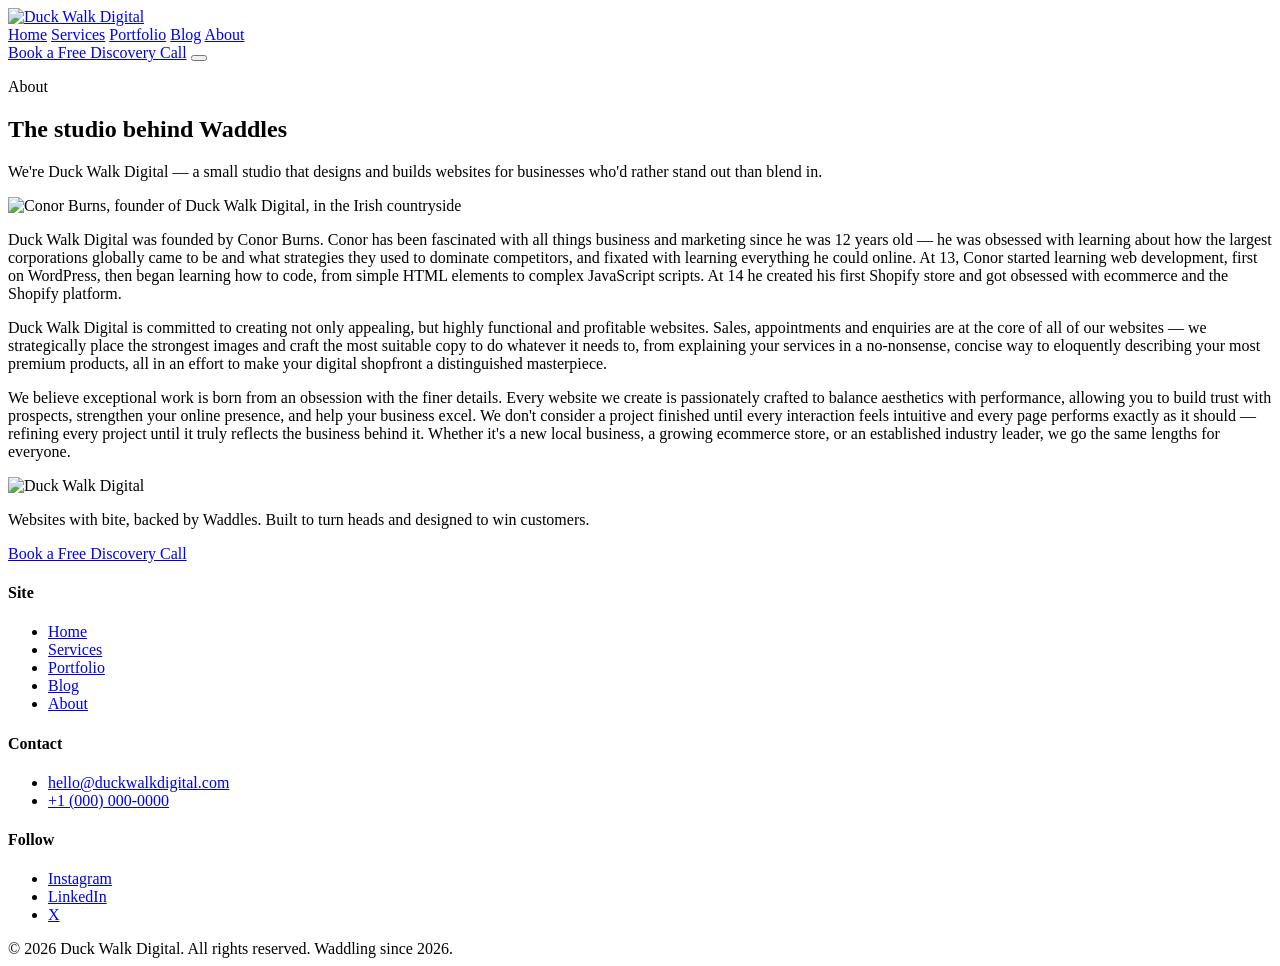
==== about.html @ 96b56651 "Add files via upload" ====
<!doctype html>
<html lang="en">
<head>
<meta charset="UTF-8" />
<meta name="viewport" content="width=device-width, initial-scale=1.0" />
<title>About — Duck Walk Digital</title>
<meta name="description" content="Meet Duck Walk Digital, the web design studio behind Waddles." />
<link rel="preconnect" href="https://fonts.googleapis.com" />
<link rel="preconnect" href="https://fonts.gstatic.com" crossorigin />
<link href="https://fonts.googleapis.com/css2?family=Fraunces:wght@600;700&family=Inter:wght@400;500;600;700&family=IBM+Plex+Mono:wght@500&display=swap" rel="stylesheet" />
<link rel="stylesheet" href="css/style.css" />
</head>
<body>

<header class="site-header" id="siteHeader">
  <div class="header-inner">
    <a href="index.html" class="logo">
      <img class="logo-img" src="images/logo.png" alt="Duck Walk Digital" />
    </a>

    <nav class="main-nav" id="mainNav">
      <a href="index.html" class="nav-link">Home</a>
      <a href="index.html#services" class="nav-link">Services</a>
      <a href="portfolio.html" class="nav-link">Portfolio</a>
      <a href="blog.html" class="nav-link">Blog</a>
      <a href="about.html" class="nav-link active">About</a>
    </nav>

    <a href="index.html#contact" class="btn btn-primary header-cta">Book a Free Discovery Call</a>

    <button class="nav-toggle" id="navToggle" aria-label="Toggle menu" aria-expanded="false">
      <span></span><span></span><span></span>
    </button>
  </div>
</header>

<main>
  <section class="page-title-band" data-header="light">
    <div class="container">
      <p class="eyebrow reveal">About</p>
      <h1 class="reveal">The studio behind Waddles</h1>
      <p class="reveal">We're Duck Walk Digital — a small studio that designs and builds websites for businesses who'd rather stand out than blend in.</p>
    </div>
  </section>

  <section class="section" data-header="light">
    <div class="container">
      <div class="story-grid about-grid">
        <div class="story-media reveal">
          <img src="images/conor-story.jpg" alt="Conor Burns, founder of Duck Walk Digital, in the Irish countryside" />
        </div>
        <div class="story-copy reveal">
          <p>Duck Walk Digital was founded by Conor Burns. Conor has been fascinated with all things business and marketing since he was 12 years old — he was obsessed with learning about how the largest corporations globally came to be and what strategies they used to dominate competitors, and fixated with learning everything he could online. At 13, Conor started learning web development, first on WordPress, then began learning how to code, from simple HTML elements to complex JavaScript scripts. At 14 he created his first Shopify store and got obsessed with ecommerce and the Shopify platform.</p>
          <p>Duck Walk Digital is committed to creating not only appealing, but highly functional and profitable websites. Sales, appointments and enquiries are at the core of all of our websites — we strategically place the strongest images and craft the most suitable copy to do whatever it needs to, from explaining your services in a no-nonsense, concise way to eloquently describing your most premium products, all in an effort to make your digital shopfront a distinguished masterpiece.</p>
          <p>We believe exceptional work is born from an obsession with the finer details. Every website we create is passionately crafted to balance aesthetics with performance, allowing you to build trust with prospects, strengthen your online presence, and help your business excel. We don't consider a project finished until every interaction feels intuitive and every page performs exactly as it should — refining every project until it truly reflects the business behind it. Whether it's a new local business, a growing ecommerce store, or an established industry leader, we go the same lengths for everyone.</p>
        </div>
      </div>
    </div>
  </section>
</main>

<footer class="site-footer" id="contact" data-header="dark">
  <div class="container footer-grid">
    <div class="footer-brand">
      <div class="footer-logo">
        <img class="logo-img logo-img--footer" src="images/logo.png" alt="Duck Walk Digital" />
      </div>
      <p class="footer-blurb">Websites with bite, backed by Waddles. Built to turn heads and designed to win customers.</p>
      <a href="index.html#contact" class="btn btn-primary">Book a Free Discovery Call</a>
    </div>

    <div class="footer-col">
      <h4>Site</h4>
      <ul>
        <li><a href="index.html">Home</a></li>
        <li><a href="index.html#services">Services</a></li>
        <li><a href="portfolio.html">Portfolio</a></li>
        <li><a href="blog.html">Blog</a></li>
        <li><a href="about.html">About</a></li>
      </ul>
    </div>

    <div class="footer-col">
      <h4>Contact</h4>
      <ul>
        <li><a href="mailto:hello@duckwalkdigital.com">hello@duckwalkdigital.com</a></li>
        <li><a href="tel:+10000000000">+1 (000) 000-0000</a></li>
      </ul>
    </div>

    <div class="footer-col">
      <h4>Follow</h4>
      <ul>
        <li><a href="#">Instagram</a></li>
        <li><a href="#">LinkedIn</a></li>
        <li><a href="#">X</a></li>
      </ul>
    </div>
  </div>

  <div class="container footer-bottom">
    <span>© 2026 Duck Walk Digital. All rights reserved.</span>
    <span>Waddling since 2026.</span>
  </div>
</footer>

<script src="js/main.js"></script>
</body>
</html>
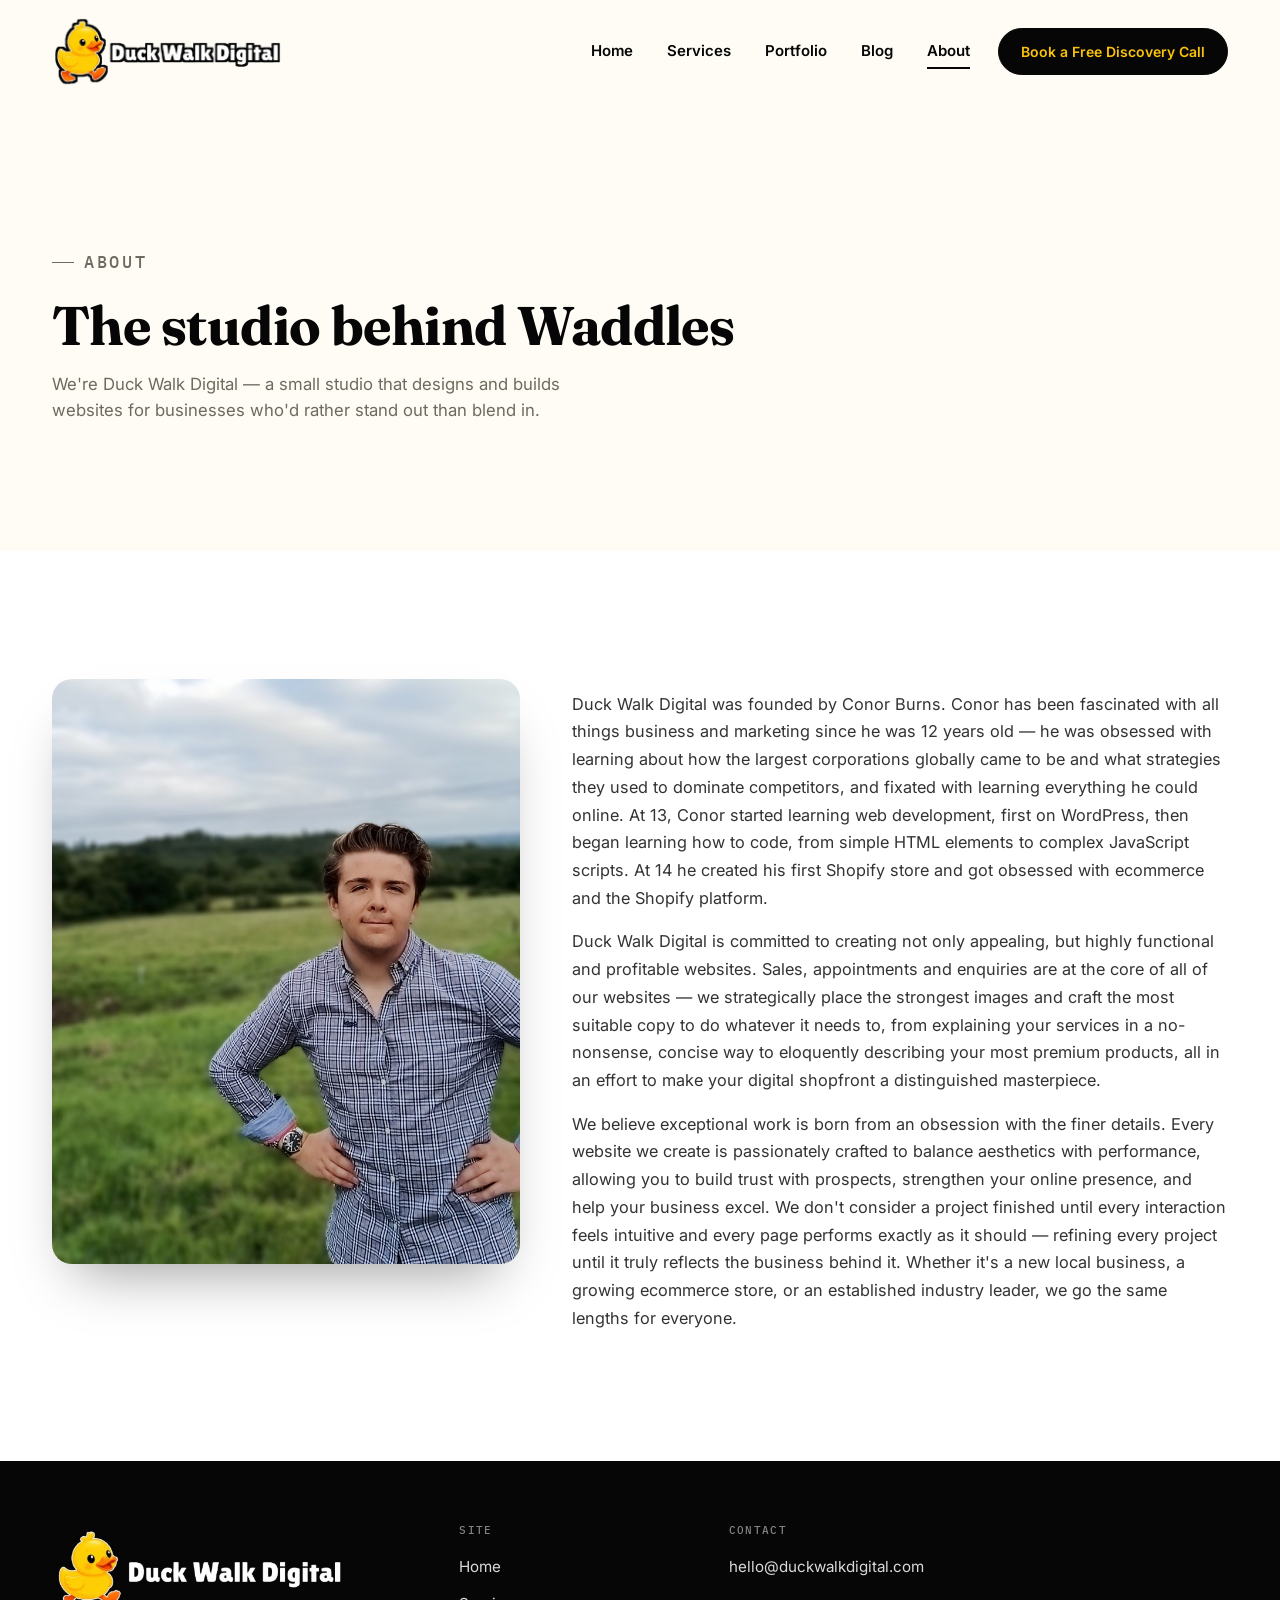
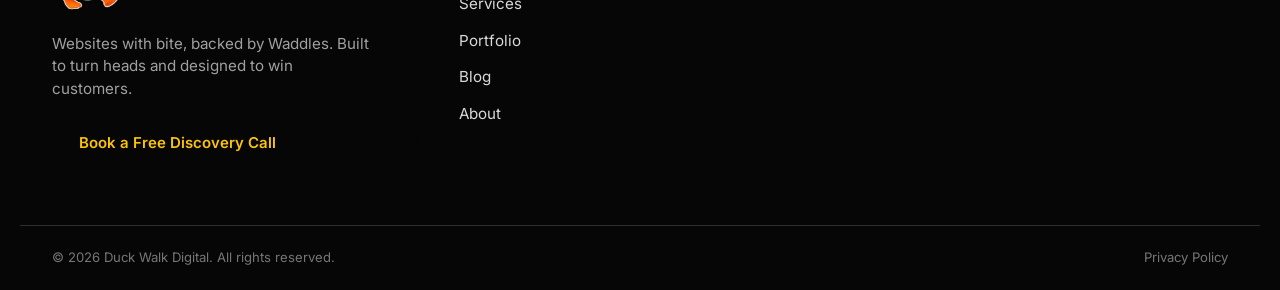
==== commit b90c6e4f: "Add files via upload" ====
--- a/about.html
+++ b/about.html
@@ -1,109 +1,99 @@
-<!doctype html>
-<html lang="en">
-<head>
-<meta charset="UTF-8" />
-<meta name="viewport" content="width=device-width, initial-scale=1.0" />
-<title>About — Duck Walk Digital</title>
-<meta name="description" content="Meet Duck Walk Digital, the web design studio behind Waddles." />
-<link rel="preconnect" href="https://fonts.googleapis.com" />
-<link rel="preconnect" href="https://fonts.gstatic.com" crossorigin />
-<link href="https://fonts.googleapis.com/css2?family=Fraunces:wght@600;700&family=Inter:wght@400;500;600;700&family=IBM+Plex+Mono:wght@500&display=swap" rel="stylesheet" />
-<link rel="stylesheet" href="css/style.css" />
-</head>
-<body>
-
-<header class="site-header" id="siteHeader">
-  <div class="header-inner">
-    <a href="index.html" class="logo">
-      <img class="logo-img" src="images/logo.png" alt="Duck Walk Digital" />
-    </a>
-
-    <nav class="main-nav" id="mainNav">
-      <a href="index.html" class="nav-link">Home</a>
-      <a href="index.html#services" class="nav-link">Services</a>
-      <a href="portfolio.html" class="nav-link">Portfolio</a>
-      <a href="blog.html" class="nav-link">Blog</a>
-      <a href="about.html" class="nav-link active">About</a>
-    </nav>
-
-    <a href="index.html#contact" class="btn btn-primary header-cta">Book a Free Discovery Call</a>
-
-    <button class="nav-toggle" id="navToggle" aria-label="Toggle menu" aria-expanded="false">
-      <span></span><span></span><span></span>
-    </button>
-  </div>
-</header>
-
-<main>
-  <section class="page-title-band" data-header="light">
-    <div class="container">
-      <p class="eyebrow reveal">About</p>
-      <h1 class="reveal">The studio behind Waddles</h1>
-      <p class="reveal">We're Duck Walk Digital — a small studio that designs and builds websites for businesses who'd rather stand out than blend in.</p>
-    </div>
-  </section>
-
-  <section class="section" data-header="light">
-    <div class="container">
-      <div class="story-grid about-grid">
-        <div class="story-media reveal">
-          <img src="images/conor-story.jpg" alt="Conor Burns, founder of Duck Walk Digital, in the Irish countryside" />
-        </div>
-        <div class="story-copy reveal">
-          <p>Duck Walk Digital was founded by Conor Burns. Conor has been fascinated with all things business and marketing since he was 12 years old — he was obsessed with learning about how the largest corporations globally came to be and what strategies they used to dominate competitors, and fixated with learning everything he could online. At 13, Conor started learning web development, first on WordPress, then began learning how to code, from simple HTML elements to complex JavaScript scripts. At 14 he created his first Shopify store and got obsessed with ecommerce and the Shopify platform.</p>
-          <p>Duck Walk Digital is committed to creating not only appealing, but highly functional and profitable websites. Sales, appointments and enquiries are at the core of all of our websites — we strategically place the strongest images and craft the most suitable copy to do whatever it needs to, from explaining your services in a no-nonsense, concise way to eloquently describing your most premium products, all in an effort to make your digital shopfront a distinguished masterpiece.</p>
-          <p>We believe exceptional work is born from an obsession with the finer details. Every website we create is passionately crafted to balance aesthetics with performance, allowing you to build trust with prospects, strengthen your online presence, and help your business excel. We don't consider a project finished until every interaction feels intuitive and every page performs exactly as it should — refining every project until it truly reflects the business behind it. Whether it's a new local business, a growing ecommerce store, or an established industry leader, we go the same lengths for everyone.</p>
-        </div>
-      </div>
-    </div>
-  </section>
-</main>
-
-<footer class="site-footer" id="contact" data-header="dark">
-  <div class="container footer-grid">
-    <div class="footer-brand">
-      <div class="footer-logo">
-        <img class="logo-img logo-img--footer" src="images/logo.png" alt="Duck Walk Digital" />
-      </div>
-      <p class="footer-blurb">Websites with bite, backed by Waddles. Built to turn heads and designed to win customers.</p>
-      <a href="index.html#contact" class="btn btn-primary">Book a Free Discovery Call</a>
-    </div>
-
-    <div class="footer-col">
-      <h4>Site</h4>
-      <ul>
-        <li><a href="index.html">Home</a></li>
-        <li><a href="index.html#services">Services</a></li>
-        <li><a href="portfolio.html">Portfolio</a></li>
-        <li><a href="blog.html">Blog</a></li>
-        <li><a href="about.html">About</a></li>
-      </ul>
-    </div>
-
-    <div class="footer-col">
-      <h4>Contact</h4>
-      <ul>
-        <li><a href="mailto:hello@duckwalkdigital.com">hello@duckwalkdigital.com</a></li>
-        <li><a href="tel:+10000000000">+1 (000) 000-0000</a></li>
-      </ul>
-    </div>
-
-    <div class="footer-col">
-      <h4>Follow</h4>
-      <ul>
-        <li><a href="#">Instagram</a></li>
-        <li><a href="#">LinkedIn</a></li>
-        <li><a href="#">X</a></li>
-      </ul>
-    </div>
-  </div>
-
-  <div class="container footer-bottom">
-    <span>© 2026 Duck Walk Digital. All rights reserved.</span>
-    <span>Waddling since 2026.</span>
-  </div>
-</footer>
-
-<script src="js/main.js"></script>
-</body>
-</html>
+<!doctype html>
+<html lang="en">
+<head>
+<meta charset="UTF-8" />
+<meta name="viewport" content="width=device-width, initial-scale=1.0" />
+<title>About — Duck Walk Digital</title>
+<meta name="description" content="Meet Duck Walk Digital, the web design studio behind Waddles." />
+<link rel="preconnect" href="https://fonts.googleapis.com" />
+<link rel="preconnect" href="https://fonts.gstatic.com" crossorigin />
+<link href="https://fonts.googleapis.com/css2?family=Fraunces:wght@600;700&family=Inter:wght@400;500;600;700&family=IBM+Plex+Mono:wght@500&display=swap" rel="stylesheet" />
+<link rel="stylesheet" href="css/style.css" />
+</head>
+<body>
+
+<header class="site-header" id="siteHeader">
+  <div class="header-inner">
+    <a href="index.html" class="logo">
+      <img class="logo-img" src="images/logo.png" alt="Duck Walk Digital" />
+    </a>
+
+    <nav class="main-nav" id="mainNav">
+      <a href="index.html" class="nav-link">Home</a>
+      <a href="index.html#services" class="nav-link">Services</a>
+      <a href="portfolio.html" class="nav-link">Portfolio</a>
+      <a href="blog.html" class="nav-link">Blog</a>
+      <a href="about.html" class="nav-link active">About</a>
+    </nav>
+
+    <a href="index.html#contact" class="btn btn-primary header-cta">Book a Free Discovery Call</a>
+
+    <button class="nav-toggle" id="navToggle" aria-label="Toggle menu" aria-expanded="false">
+      <span></span><span></span><span></span>
+    </button>
+  </div>
+</header>
+
+<main>
+  <section class="page-title-band" data-header="light">
+    <div class="container">
+      <p class="eyebrow reveal">About</p>
+      <h1 class="reveal">The studio behind Waddles</h1>
+      <p class="reveal">We're Duck Walk Digital — a small studio that designs and builds websites for businesses who'd rather stand out than blend in.</p>
+    </div>
+  </section>
+
+  <section class="section" data-header="light">
+    <div class="container">
+      <div class="story-grid about-grid">
+        <div class="story-media reveal">
+          <img src="images/conor-story.jpg" alt="Conor Burns, founder of Duck Walk Digital, in the Irish countryside" />
+        </div>
+        <div class="story-copy reveal">
+          <p>Duck Walk Digital was founded by Conor Burns. Conor has been fascinated with all things business and marketing since he was 12 years old — he was obsessed with learning about how the largest corporations globally came to be and what strategies they used to dominate competitors, and fixated with learning everything he could online. At 13, Conor started learning web development, first on WordPress, then began learning how to code, from simple HTML elements to complex JavaScript scripts. At 14 he created his first Shopify store and got obsessed with ecommerce and the Shopify platform.</p>
+          <p>Duck Walk Digital is committed to creating not only appealing, but highly functional and profitable websites. Sales, appointments and enquiries are at the core of all of our websites — we strategically place the strongest images and craft the most suitable copy to do whatever it needs to, from explaining your services in a no-nonsense, concise way to eloquently describing your most premium products, all in an effort to make your digital shopfront a distinguished masterpiece.</p>
+          <p>We believe exceptional work is born from an obsession with the finer details. Every website we create is passionately crafted to balance aesthetics with performance, allowing you to build trust with prospects, strengthen your online presence, and help your business excel. We don't consider a project finished until every interaction feels intuitive and every page performs exactly as it should — refining every project until it truly reflects the business behind it. Whether it's a new local business, a growing ecommerce store, or an established industry leader, we go the same lengths for everyone.</p>
+        </div>
+      </div>
+    </div>
+  </section>
+</main>
+
+<footer class="site-footer" id="contact" data-header="dark">
+  <div class="container footer-grid">
+    <div class="footer-brand">
+      <div class="footer-logo">
+        <img class="logo-img logo-img--footer" src="images/logo.png" alt="Duck Walk Digital" />
+      </div>
+      <p class="footer-blurb">Websites with bite, backed by Waddles. Built to turn heads and designed to win customers.</p>
+      <a href="index.html#contact" class="btn btn-primary">Book a Free Discovery Call</a>
+    </div>
+
+    <div class="footer-col">
+      <h4>Site</h4>
+      <ul>
+        <li><a href="index.html">Home</a></li>
+        <li><a href="index.html#services">Services</a></li>
+        <li><a href="portfolio.html">Portfolio</a></li>
+        <li><a href="blog.html">Blog</a></li>
+        <li><a href="about.html">About</a></li>
+      </ul>
+    </div>
+
+    <div class="footer-col">
+      <h4>Contact</h4>
+      <ul>
+        <li><a href="mailto:hello@duckwalkdigital.com">hello@duckwalkdigital.com</a></li>
+      </ul>
+    </div>
+  </div>
+
+  <div class="container footer-bottom">
+    <span>© 2026 Duck Walk Digital. All rights reserved.</span>
+    <a href="privacy.html">Privacy Policy</a>
+  </div>
+</footer>
+
+<script src="js/main.js"></script>
+</body>
+</html>
--- a/css/style.css
+++ b/css/style.css
@@ -0,0 +1,1107 @@
+/* ============================================================
+   Duck Walk Digital — MVP stylesheet
+   Tokens
+   ============================================================ */
+:root {
+  --ink: #060606;
+  --sunbeam: #fbc308;
+  --blaze: #e24504;
+  --paper: #ffffff;
+  --cream: #fffcf5;
+  --stone: #6e6a5e;
+  --line: rgba(6, 6, 6, 0.1);
+  --line-on-dark: rgba(255, 255, 255, 0.16);
+
+  --font-display: "Fraunces", Georgia, serif;
+  --font-body: "Inter", "Helvetica Neue", Arial, sans-serif;
+  --font-mono: "IBM Plex Mono", "Courier New", monospace;
+
+  --header-h: 104px;
+  --container: 1240px;
+  --ease: cubic-bezier(0.22, 1, 0.36, 1);
+}
+
+/* ============================================================
+   Reset
+   ============================================================ */
+*,
+*::before,
+*::after {
+  box-sizing: border-box;
+}
+
+html {
+  scroll-behavior: smooth;
+  scroll-padding-top: calc(var(--header-h) + 12px);
+}
+
+body {
+  margin: 0;
+  background: var(--cream);
+  color: var(--ink);
+  font-family: var(--font-body);
+  font-size: 16px;
+  line-height: 1.5;
+  -webkit-font-smoothing: antialiased;
+}
+
+img,
+svg {
+  display: block;
+  max-width: 100%;
+}
+
+a {
+  color: inherit;
+  text-decoration: none;
+}
+
+ul {
+  margin: 0;
+  padding: 0;
+  list-style: none;
+}
+
+h1,
+h2,
+h3,
+h4 {
+  font-family: var(--font-display);
+  font-weight: 700;
+  line-height: 1.05;
+  margin: 0;
+  letter-spacing: -0.01em;
+}
+
+p {
+  margin: 0;
+}
+
+button {
+  font: inherit;
+  cursor: pointer;
+}
+
+.container {
+  width: 100%;
+  max-width: var(--container);
+  margin-inline: auto;
+  padding-inline: 32px;
+}
+
+@media (prefers-reduced-motion: reduce) {
+  html {
+    scroll-behavior: auto;
+  }
+  *,
+  *::before,
+  *::after {
+    animation-duration: 0.001ms !important;
+    animation-iteration-count: 1 !important;
+    transition-duration: 0.001ms !important;
+    scroll-behavior: auto !important;
+  }
+}
+
+/* ============================================================
+   Buttons
+   ============================================================ */
+.btn {
+  display: inline-flex;
+  align-items: center;
+  gap: 10px;
+  font-family: var(--font-body);
+  font-weight: 600;
+  font-size: 15px;
+  padding: 14px 26px;
+  border-radius: 100px;
+  border: 1.5px solid transparent;
+  white-space: nowrap;
+  transition: background-color 0.25s var(--ease), color 0.25s var(--ease),
+    border-color 0.25s var(--ease), transform 0.2s var(--ease);
+}
+
+.btn:hover {
+  transform: translateY(-2px);
+}
+
+.btn-primary {
+  background: var(--ink);
+  color: var(--sunbeam);
+  border-color: var(--ink);
+}
+
+.btn-primary:hover {
+  background: var(--blaze);
+  border-color: var(--blaze);
+  color: var(--paper);
+}
+
+.btn-inverse {
+  background: var(--ink);
+  color: var(--paper);
+  border-color: var(--ink);
+}
+
+.btn-inverse:hover {
+  background: var(--paper);
+  color: var(--ink);
+}
+
+.btn-ghost {
+  background: transparent;
+  color: var(--ink);
+  border-color: currentColor;
+}
+
+.btn-ghost:hover {
+  background: var(--ink);
+  color: var(--sunbeam);
+}
+
+/* ============================================================
+   Header
+   ============================================================ */
+.site-header {
+  position: sticky;
+  top: 0;
+  z-index: 100;
+  height: var(--header-h);
+  background: transparent;
+  border-bottom: 1px solid transparent;
+  transition: background-color 0.35s var(--ease), border-color 0.35s var(--ease);
+}
+
+.site-header.header--inverted {
+  background: var(--ink);
+  border-bottom-color: var(--line-on-dark);
+}
+
+.header-inner {
+  height: 100%;
+  max-width: var(--container);
+  margin-inline: auto;
+  padding-inline: 32px;
+  display: flex;
+  align-items: center;
+  gap: 28px;
+}
+
+.logo {
+  display: flex;
+  align-items: center;
+  margin-right: auto;
+}
+
+.logo-img {
+  display: block;
+  height: 72px;
+  width: auto;
+  object-fit: contain;
+}
+
+.footer-logo {
+  display: inline-flex;
+  align-items: center;
+}
+
+.logo-img--footer {
+  height: 92px;
+}
+
+.main-nav {
+  display: flex;
+  align-items: center;
+  gap: 34px;
+}
+
+.nav-link {
+  position: relative;
+  font-weight: 600;
+  font-size: 15px;
+  color: var(--ink);
+  padding: 6px 0;
+  transition: color 0.35s var(--ease);
+}
+
+.header--inverted .nav-link {
+  color: var(--paper);
+}
+
+.nav-link::after {
+  content: "";
+  position: absolute;
+  left: 0;
+  right: 100%;
+  bottom: 0;
+  height: 2px;
+  background: currentColor;
+  transition: right 0.25s var(--ease);
+}
+
+.nav-link:hover::after,
+.nav-link.active::after {
+  right: 0;
+}
+
+.header-cta {
+  flex-shrink: 0;
+  padding: 12px 22px;
+  font-size: 14px;
+}
+
+.header--inverted .header-cta.btn-primary {
+  background: var(--sunbeam);
+  color: var(--ink);
+  border-color: var(--sunbeam);
+}
+
+.header--inverted .header-cta.btn-primary:hover {
+  background: var(--blaze);
+  color: var(--paper);
+  border-color: var(--blaze);
+}
+
+.nav-toggle {
+  display: none;
+  flex-direction: column;
+  justify-content: center;
+  gap: 5px;
+  width: 34px;
+  height: 34px;
+  background: none;
+  border: none;
+  padding: 0;
+  flex-shrink: 0;
+}
+
+.nav-toggle span {
+  display: block;
+  width: 100%;
+  height: 2px;
+  background: var(--ink);
+  border-radius: 2px;
+  transition: transform 0.3s var(--ease), opacity 0.3s var(--ease),
+    background-color 0.35s var(--ease);
+}
+
+.header--inverted .nav-toggle span {
+  background: var(--paper);
+}
+
+.nav-open .nav-toggle span:nth-child(1) {
+  transform: translateY(7px) rotate(45deg);
+}
+.nav-open .nav-toggle span:nth-child(2) {
+  opacity: 0;
+}
+.nav-open .nav-toggle span:nth-child(3) {
+  transform: translateY(-7px) rotate(-45deg);
+}
+
+/* ============================================================
+   Hero
+   ============================================================ */
+.hero {
+  position: relative;
+  background: var(--cream);
+  margin-top: calc(-1 * var(--header-h));
+  min-height: 100vh;
+  min-height: 100dvh;
+  display: flex;
+  align-items: center;
+  padding-top: calc(var(--header-h) + clamp(25px, 3vw, 45px));
+  padding-bottom: clamp(25px, 3vw, 45px);
+  overflow: hidden;
+}
+
+.hero-tracks {
+  position: absolute;
+  inset: 0;
+  z-index: 0;
+  pointer-events: none;
+}
+
+.hero-track-print {
+  position: absolute;
+  width: 22px;
+  height: 20px;
+  fill: var(--ink);
+  opacity: 0;
+  animation: track-walk 7s ease-in-out infinite;
+}
+
+@keyframes track-walk {
+  0%,
+  86%,
+  100% {
+    opacity: 0;
+  }
+  18%,
+  68% {
+    opacity: 0.16;
+  }
+}
+
+.hero-inner {
+  position: relative;
+  z-index: 1;
+  width: 100%;
+  max-width: var(--container);
+  margin-inline: auto;
+  padding-inline: 32px;
+  display: grid;
+  grid-template-columns: minmax(0, 7fr) minmax(0, 5fr);
+  gap: 40px;
+  align-items: center;
+}
+
+.eyebrow {
+  display: inline-flex;
+  align-items: center;
+  gap: 10px;
+  font-family: var(--font-mono);
+  font-size: 12px;
+  font-weight: 500;
+  letter-spacing: 0.16em;
+  text-transform: uppercase;
+  color: var(--blaze);
+  margin-bottom: 22px;
+}
+
+.eyebrow::before {
+  content: "";
+  width: 22px;
+  height: 1.5px;
+  background: currentColor;
+}
+
+.eyebrow--light {
+  color: rgba(255, 255, 255, 0.85);
+}
+
+.hero-headline {
+  font-size: clamp(2.1rem, 4.3vw, 3.5rem);
+  color: var(--ink);
+  max-width: 15ch;
+}
+
+.hero-headline .accent {
+  color: var(--blaze);
+}
+
+.hero-subline {
+  font-family: var(--font-body);
+  font-weight: 500;
+  font-size: clamp(1.05rem, 1.6vw, 1.3rem);
+  color: var(--ink);
+  max-width: 42ch;
+  margin-top: 22px;
+  line-height: 1.45;
+}
+
+.hero-actions {
+  margin-top: 38px;
+  display: flex;
+  align-items: center;
+  gap: 18px;
+  flex-wrap: wrap;
+}
+
+.hero-note {
+  font-family: var(--font-mono);
+  font-size: 12px;
+  letter-spacing: 0.04em;
+  color: var(--stone);
+}
+
+/* ---- Hero showcase: browser-window mockup that auto-scrolls through
+   placeholder site screenshots. Cycling is driven by js/main.js; this
+   block is purely presentational (positioning, chrome, transitions). ---- */
+.showcase {
+  position: relative;
+  width: 100%;
+  max-width: 480px;
+  margin-inline: auto;
+}
+
+.showcase-glow {
+  position: absolute;
+  inset: -18%;
+  z-index: 0;
+  background: radial-gradient(
+    circle at 50% 35%,
+    rgba(251, 195, 8, 0.45),
+    rgba(226, 69, 4, 0.2) 45%,
+    transparent 72%
+  );
+  filter: blur(46px);
+  pointer-events: none;
+}
+
+.showcase-window {
+  position: relative;
+  z-index: 1;
+  background: var(--paper);
+  border-radius: 16px;
+  overflow: hidden;
+  box-shadow: 0 30px 60px -24px rgba(6, 6, 6, 0.4), 0 12px 24px -12px rgba(6, 6, 6, 0.18);
+  animation: showcase-float 6s var(--ease) infinite;
+}
+
+@keyframes showcase-float {
+  0%,
+  100% {
+    transform: translateY(0);
+  }
+  50% {
+    transform: translateY(-10px);
+  }
+}
+
+.showcase-toolbar {
+  display: flex;
+  align-items: center;
+  gap: 7px;
+  padding: 13px 16px;
+  background: #f4f4f4;
+  border-bottom: 1px solid var(--line);
+}
+
+.showcase-dot {
+  width: 10px;
+  height: 10px;
+  border-radius: 50%;
+}
+
+.showcase-dot--red {
+  background: #e5534b;
+}
+
+.showcase-dot--yellow {
+  background: #e2b93b;
+}
+
+.showcase-dot--green {
+  background: #57ab5a;
+}
+
+.showcase-viewport {
+  position: relative;
+  aspect-ratio: 16 / 10;
+  overflow: hidden;
+  background: var(--cream);
+}
+
+.showcase-slide {
+  position: absolute;
+  inset: 0;
+  opacity: 0;
+  transform: scale(0.97);
+  transition: opacity 0.7s var(--ease), transform 0.7s var(--ease);
+}
+
+.showcase-slide.is-active {
+  opacity: 1;
+  transform: scale(1);
+  z-index: 1;
+}
+
+.showcase-shot {
+  position: absolute;
+  top: 0;
+  left: 0;
+  width: 100%;
+  height: auto;
+  display: block;
+}
+
+/* ============================================================
+   Color bands (yellow/amber content sections)
+   ============================================================ */
+.band {
+  position: relative;
+  background: var(--sunbeam);
+  color: var(--ink);
+  padding-block: clamp(72px, 10vw, 120px);
+}
+
+.band-content {
+  max-width: 780px;
+}
+
+.band-content.center {
+  max-width: 640px;
+  margin-inline: auto;
+  text-align: center;
+}
+
+.band-heading {
+  font-size: clamp(1.7rem, 3.4vw, 2.6rem);
+  color: var(--ink);
+}
+
+.band-tag {
+  display: inline-block;
+  font-family: var(--font-mono);
+  font-size: 11px;
+  letter-spacing: 0.1em;
+  text-transform: uppercase;
+  color: rgba(6, 6, 6, 0.65);
+  border: 1px solid rgba(6, 6, 6, 0.3);
+  border-radius: 100px;
+  padding: 5px 14px;
+  margin-bottom: 20px;
+}
+
+.band-lede {
+  margin-top: 18px;
+  font-size: 1.05rem;
+  color: rgba(6, 6, 6, 0.75);
+  max-width: 56ch;
+}
+
+.band--cta .band-lede {
+  margin-inline: auto;
+}
+
+.band--cta .btn {
+  margin-top: 32px;
+}
+
+/* ---- Our Story: founder photo + copy ----
+   Sized to fit within one browser screen with room to spare, per user
+   request — height-driven image (vh-based) rather than aspect-ratio, and
+   tighter section padding than the other bands. ---- */
+.band--story {
+  padding-block: clamp(40px, 5vw, 64px);
+}
+
+.story-grid {
+  display: grid;
+  grid-template-columns: minmax(0, 5fr) minmax(0, 7fr);
+  gap: 52px;
+  align-items: start;
+}
+
+.story-media img {
+  width: 100%;
+  height: clamp(340px, 60vh, 560px);
+  object-fit: cover;
+  object-position: center 30%;
+  border-radius: 20px;
+  box-shadow: 0 30px 55px -24px rgba(6, 6, 6, 0.4);
+}
+
+.story-copy {
+  padding-top: 12px;
+}
+
+.story-copy .band-heading {
+  margin-bottom: 20px;
+}
+
+#story .story-copy .band-heading {
+  font-size: clamp(2rem, 3.8vw, 2.9rem);
+}
+
+.story-copy p {
+  margin-top: 16px;
+  color: rgba(6, 6, 6, 0.82);
+  font-size: 1.02rem;
+  line-height: 1.7;
+}
+
+#story .story-copy p {
+  font-size: clamp(1.1rem, 1.6vw, 1.28rem);
+  line-height: 1.75;
+}
+
+/* About page reuses the story-grid pattern but scrolls freely (no
+   one-screen constraint), so the photo uses a normal aspect-ratio
+   instead of the viewport-height clamp. */
+.about-grid .story-media img {
+  height: auto;
+  aspect-ratio: 4 / 5;
+  position: sticky;
+  top: calc(var(--header-h) + 24px);
+}
+
+.story-copy p:first-of-type {
+  margin-top: 0;
+}
+
+/* ============================================================
+   Light section / services
+   ============================================================ */
+.section {
+  background: var(--paper);
+  padding-block: clamp(80px, 10vw, 128px);
+}
+
+.section-head {
+  max-width: 620px;
+  margin-bottom: 56px;
+}
+
+.section-title {
+  font-size: clamp(1.9rem, 3.6vw, 2.7rem);
+}
+
+.section-lede {
+  margin-top: 18px;
+  font-size: 1.05rem;
+  color: var(--stone);
+  max-width: 52ch;
+}
+
+.service-grid {
+  display: grid;
+  grid-template-columns: repeat(2, minmax(0, 1fr));
+  gap: 1px;
+  background: var(--line);
+  border: 1px solid var(--line);
+}
+
+.service-card {
+  background: var(--paper);
+  padding: 40px;
+  transition: background-color 0.3s var(--ease);
+}
+
+.service-card:hover {
+  background: var(--cream);
+}
+
+.service-icons {
+  display: flex;
+  align-items: center;
+  gap: 10px;
+  margin-bottom: 20px;
+}
+
+.service-icon {
+  width: 26px;
+  height: 26px;
+  color: var(--blaze);
+}
+
+.service-card h3 {
+  font-size: 1.25rem;
+  margin-bottom: 10px;
+}
+
+.service-card p {
+  color: var(--stone);
+  font-size: 0.98rem;
+  max-width: 40ch;
+}
+
+/* ---- Our Process: staggered roadmap cards, sized to fit one screen ---- */
+#process {
+  padding-block: clamp(48px, 6vw, 80px);
+  position: relative;
+  background-color: var(--sunbeam);
+  background-image: linear-gradient(rgba(255, 255, 255, 0.4) 1px, transparent 1px),
+    linear-gradient(90deg, rgba(255, 255, 255, 0.4) 1px, transparent 1px),
+    linear-gradient(rgba(255, 255, 255, 0.65) 1px, transparent 1px),
+    linear-gradient(90deg, rgba(255, 255, 255, 0.65) 1px, transparent 1px);
+  background-size: 24px 24px, 24px 24px, 120px 120px, 120px 120px;
+}
+
+#process .eyebrow {
+  color: var(--ink);
+}
+
+#process .section-head {
+  margin-bottom: 24px;
+}
+
+.process-board {
+  position: relative;
+  display: flex;
+  align-items: flex-start;
+  justify-content: space-between;
+  gap: 22px;
+  margin-top: 68px;
+  padding-bottom: 24px;
+}
+
+.process-board::before {
+  content: "";
+  position: absolute;
+  left: 1%;
+  right: 1%;
+  top: 152px;
+  border-top: 2px dashed rgba(6, 6, 6, 0.3);
+  z-index: 0;
+}
+
+.process-card {
+  position: relative;
+  z-index: 1;
+  flex: 1;
+  min-width: 0;
+  background: var(--paper);
+  border: 1px solid var(--line);
+  border-radius: 18px;
+  padding: 20px 18px;
+  box-shadow: 0 16px 30px -22px rgba(6, 6, 6, 0.3);
+  transition: box-shadow 0.25s var(--ease);
+}
+
+/* Staggered rhythm uses margin, not transform — .reveal.in-view resets
+   transform on scroll-in, which would otherwise fight a transform-based
+   offset here. */
+.process-card:nth-child(even) {
+  margin-top: 68px;
+}
+
+.process-card:hover {
+  box-shadow: 0 20px 34px -20px rgba(6, 6, 6, 0.32);
+}
+
+.process-num {
+  display: inline-flex;
+  align-items: center;
+  justify-content: center;
+  width: 30px;
+  height: 30px;
+  border-radius: 50%;
+  background: var(--cream);
+  font-family: var(--font-mono);
+  font-size: 13px;
+  font-weight: 500;
+  color: var(--blaze);
+}
+
+.process-card h3 {
+  margin-top: 14px;
+  font-size: 1.05rem;
+}
+
+.process-card p {
+  margin-top: 8px;
+  color: var(--stone);
+  font-size: 0.85rem;
+  line-height: 1.5;
+}
+
+/* ============================================================
+   Footer
+   ============================================================ */
+.site-footer {
+  background: var(--ink);
+  color: var(--paper);
+  padding-top: 8px;
+}
+
+.footer-grid {
+  display: grid;
+  grid-template-columns: minmax(0, 1.6fr) repeat(3, minmax(0, 1fr));
+  gap: 40px;
+  padding-block: 56px;
+  border-bottom: 1px solid var(--line-on-dark);
+}
+
+.footer-brand {
+  display: flex;
+  flex-direction: column;
+  gap: 16px;
+}
+
+.footer-logo {
+  display: flex;
+  align-items: center;
+  gap: 10px;
+}
+
+.footer-logo .logo-mark {
+  fill: var(--sunbeam);
+}
+
+.footer-logo .wordmark {
+  color: var(--paper);
+}
+
+.footer-logo .wordmark span {
+  color: rgba(255, 255, 255, 0.55);
+}
+
+.footer-blurb {
+  color: rgba(255, 255, 255, 0.62);
+  font-size: 0.95rem;
+  max-width: 32ch;
+}
+
+.footer-col h4 {
+  font-family: var(--font-mono);
+  font-size: 11px;
+  letter-spacing: 0.12em;
+  text-transform: uppercase;
+  font-weight: 500;
+  color: rgba(255, 255, 255, 0.5);
+  margin-bottom: 18px;
+}
+
+.footer-col ul {
+  display: flex;
+  flex-direction: column;
+  gap: 12px;
+}
+
+.footer-col a {
+  font-size: 0.95rem;
+  color: rgba(255, 255, 255, 0.85);
+  transition: color 0.2s var(--ease);
+}
+
+.footer-col a:hover {
+  color: var(--sunbeam);
+}
+
+.footer-bottom {
+  display: flex;
+  align-items: center;
+  justify-content: space-between;
+  flex-wrap: wrap;
+  gap: 12px;
+  padding-block: 22px;
+  font-size: 0.82rem;
+  color: rgba(255, 255, 255, 0.45);
+}
+
+.footer-bottom a:hover {
+  color: var(--sunbeam);
+}
+
+/* ============================================================
+   Page title band (sub-pages)
+   ============================================================ */
+.page-title-band {
+  background: var(--cream);
+  padding-block: clamp(72px, 11vw, 128px);
+}
+
+.page-title-band h1 {
+  font-size: clamp(2.2rem, 5vw, 3.4rem);
+}
+
+.page-title-band p {
+  margin-top: 18px;
+  color: var(--stone);
+  font-size: 1.05rem;
+  max-width: 52ch;
+}
+
+.badge {
+  display: inline-flex;
+  align-items: center;
+  gap: 8px;
+  font-family: var(--font-mono);
+  font-size: 12px;
+  font-weight: 500;
+  letter-spacing: 0.06em;
+  text-transform: uppercase;
+  color: var(--blaze);
+  background: rgba(226, 69, 4, 0.1);
+  border: 1px solid rgba(226, 69, 4, 0.3);
+  border-radius: 100px;
+  padding: 6px 14px;
+  margin-bottom: 18px;
+}
+
+.badge-dot {
+  width: 7px;
+  height: 7px;
+  border-radius: 50%;
+  background: var(--blaze);
+  flex-shrink: 0;
+}
+
+.legal-content {
+  max-width: 720px;
+}
+
+.legal-content h2 {
+  font-size: 1.3rem;
+  margin-top: 40px;
+}
+
+.legal-content h2:first-child {
+  margin-top: 0;
+}
+
+.legal-content p {
+  margin-top: 14px;
+  color: var(--stone);
+  line-height: 1.7;
+}
+
+.coming-soon {
+  border: 1.5px dashed var(--line);
+  border-radius: 18px;
+  padding: clamp(48px, 8vw, 90px) 32px;
+  text-align: center;
+  margin-top: 8px;
+}
+
+.coming-soon h2 {
+  font-size: clamp(1.4rem, 2.6vw, 1.9rem);
+}
+
+.coming-soon p {
+  margin-top: 14px;
+  color: var(--stone);
+  max-width: 46ch;
+  margin-inline: auto;
+}
+
+.coming-soon .btn {
+  margin-top: 28px;
+}
+
+/* ============================================================
+   Reveal-on-scroll
+   ============================================================ */
+.reveal {
+  opacity: 0;
+  transform: translateY(18px);
+  transition: opacity 0.7s var(--ease), transform 0.7s var(--ease);
+}
+
+.reveal.in-view {
+  opacity: 1;
+  transform: translateY(0);
+}
+
+/* ============================================================
+   Focus states
+   ============================================================ */
+a:focus-visible,
+button:focus-visible {
+  outline: 2px solid var(--blaze);
+  outline-offset: 3px;
+  border-radius: 4px;
+}
+
+/* ============================================================
+   Responsive
+   ============================================================ */
+@media (max-width: 980px) {
+  .hero-inner {
+    grid-template-columns: 1fr;
+    min-height: auto;
+  }
+  .showcase {
+    max-width: 360px;
+    margin-top: 36px;
+  }
+  .service-grid {
+    grid-template-columns: 1fr;
+  }
+  .story-grid {
+    grid-template-columns: 1fr;
+    gap: 32px;
+  }
+  .story-media img {
+    height: clamp(260px, 42vh, 380px);
+    object-position: center 25%;
+  }
+  .about-grid .story-media img {
+    height: clamp(260px, 42vh, 380px);
+    aspect-ratio: auto;
+    position: static;
+  }
+  .process-board {
+    flex-direction: column;
+    gap: 16px;
+    margin-top: 32px;
+  }
+  .process-board::before {
+    left: 24px;
+    right: auto;
+    top: 0;
+    bottom: 0;
+    width: 0;
+    height: auto;
+    border-top: none;
+    border-left: 2px dashed rgba(6, 6, 6, 0.3);
+  }
+  .process-card,
+  .process-card:nth-child(even) {
+    transform: none;
+    margin-top: 0;
+    margin-left: 48px;
+  }
+  .process-card:hover,
+  .process-card:nth-child(even):hover {
+    transform: translateY(-3px);
+  }
+  .footer-grid {
+    grid-template-columns: repeat(2, minmax(0, 1fr));
+  }
+}
+
+@media (max-width: 860px) {
+  :root {
+    --header-h: 84px;
+  }
+
+  .logo-img {
+    height: 52px;
+  }
+
+  .main-nav {
+    position: fixed;
+    inset: 84px 0 0 0;
+    background: var(--ink);
+    flex-direction: column;
+    justify-content: center;
+    gap: 8px;
+    transform: translateX(100%);
+    transition: transform 0.4s var(--ease);
+  }
+
+  .nav-open .main-nav {
+    transform: translateX(0);
+  }
+
+  .main-nav .nav-link {
+    color: var(--paper);
+    font-size: 1.6rem;
+    font-family: var(--font-display);
+    padding: 12px 0;
+  }
+
+  .main-nav .nav-link::after {
+    display: none;
+  }
+
+  .header-cta {
+    display: none;
+  }
+
+  .nav-open .header-cta {
+    display: none;
+  }
+
+  .nav-toggle {
+    display: flex;
+  }
+
+  .header-inner {
+    padding-inline: 20px;
+  }
+
+  .hero-inner,
+  .container {
+    padding-inline: 20px;
+  }
+}
+
+@media (max-width: 560px) {
+  .footer-grid {
+    grid-template-columns: 1fr;
+  }
+}
